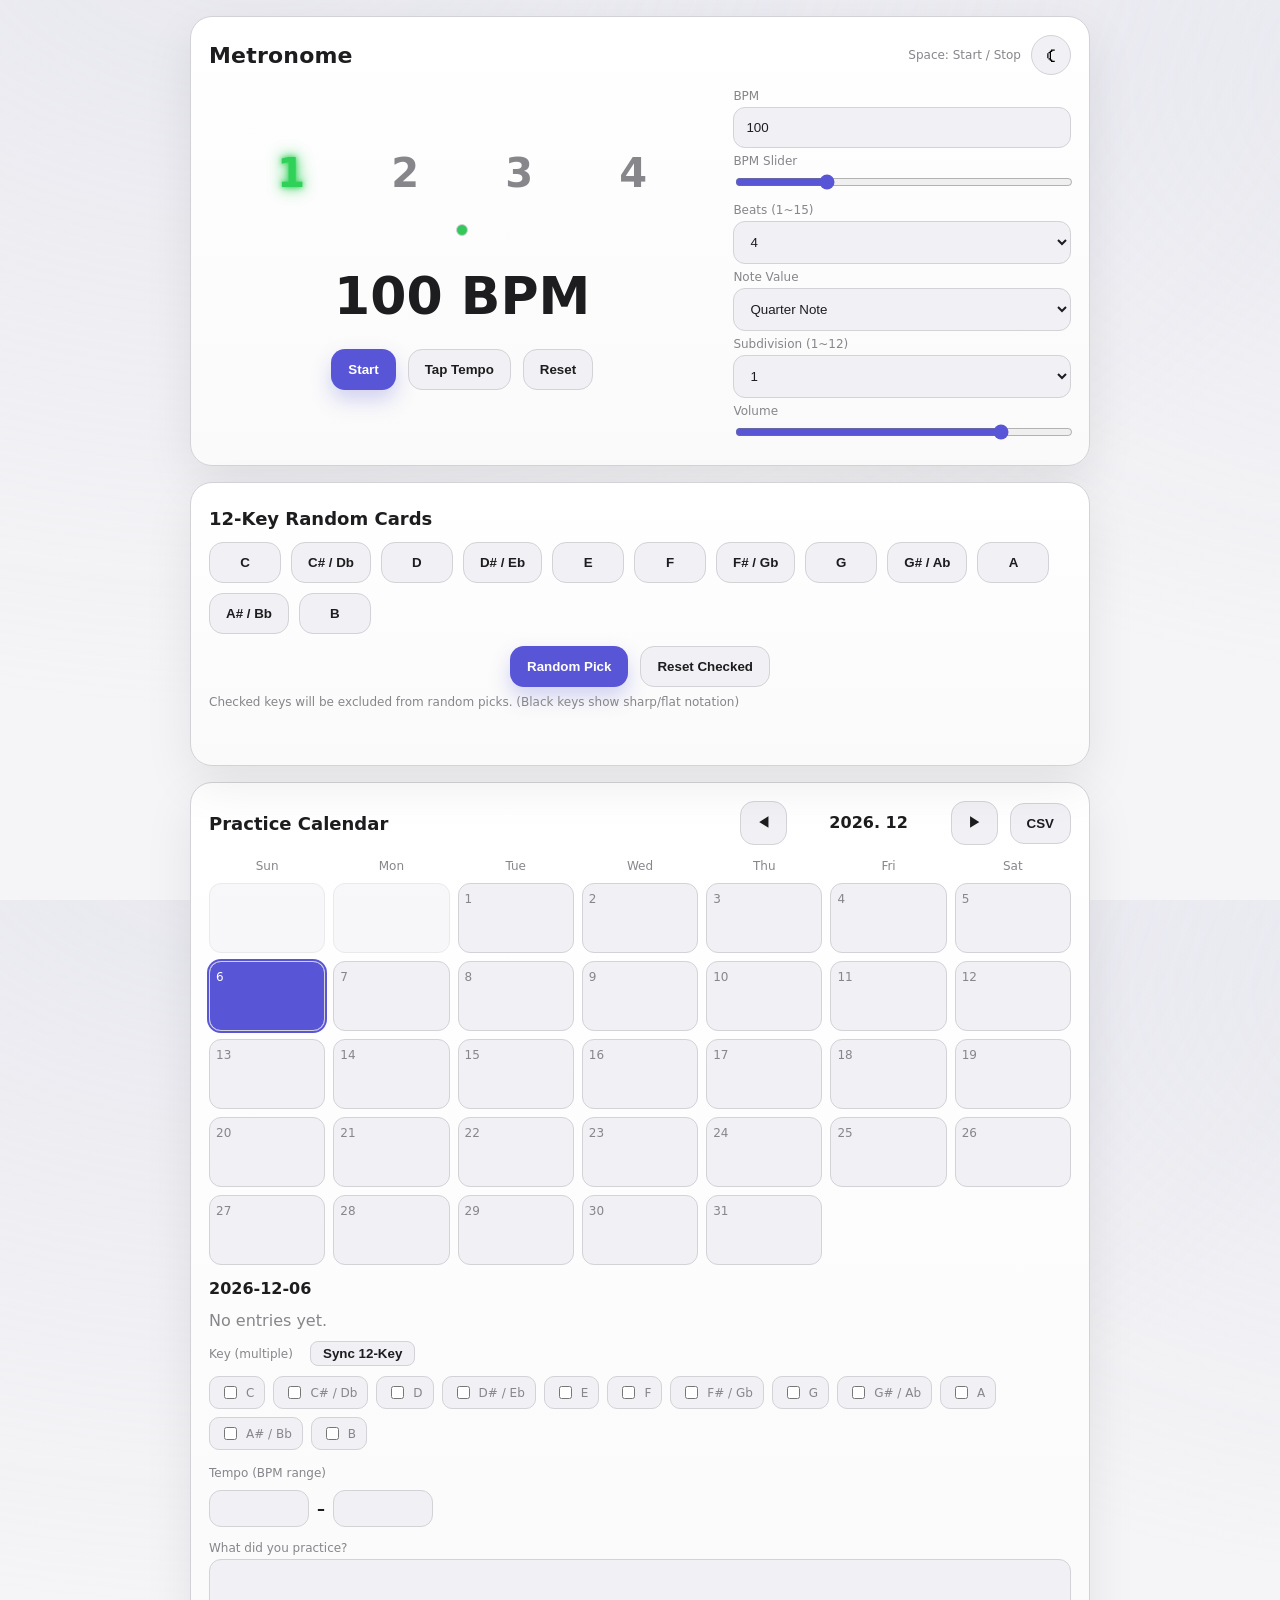
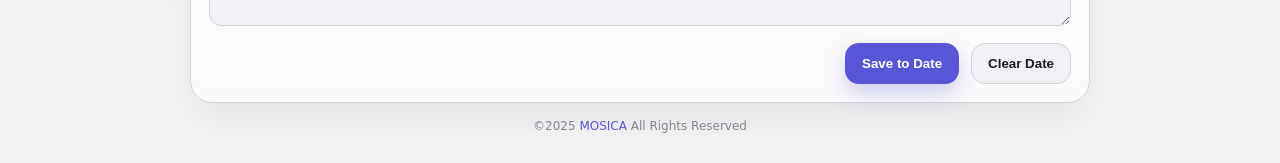
==== metronome.html @ 9f05ce0d "메트로놈 독립 페이지 추가 (화이트/블랙 테마 지원) - 메트로놈: BPM, 박자, 세분화, 탭 템포, 볼륨 컨트롤 - 12키 랜덤 카드: 토글 체크, 애니메이션, 컨페티 - 연습" ====
<!DOCTYPE html>
<html lang="ko" data-theme="light">
<head>
<meta charset="utf-8"/>
<meta content="width=device-width, initial-scale=1, viewport-fit=cover" name="viewport"/>
<title>MOSICA Metronome</title>
<meta id="themeColorMeta" content="#f5f5f7" name="theme-color"/>
<script>
  // 깜빡임 방지: 페이지 로드 전 테마 즉시 적용
  (function(){
    var t = localStorage.getItem('metronome-theme');
    if(t==='dark'){
      document.documentElement.setAttribute('data-theme','dark');
      var m=document.querySelector('#themeColorMeta');
      if(m) m.content='#0b1020';
    }
  })();
</script>
<style>
/* ===== Theme Variables ===== */
:root {
  --bg: #f5f5f7;
  --bg-grad1: rgba(200,200,220,.3);
  --bg-grad2: rgba(180,180,210,.2);
  --fg: #1d1d1f;
  --muted: #86868b;
  --accent: #5856d6;
  --accent-shadow: rgba(88,86,214,.25);
  --good: #34c759;
  --ring: #d2d2d7;
  --card: #ffffff;
  --card-grad: #fafafa;
  --input-bg: #f0f0f5;
  --hl: #ff9500;
  --hl-glow: rgba(255,149,0,.8);
  --hl-down: #30d158;
  --hl-down-glow: rgba(48,209,88,.8);
  --confetti-shadow: rgba(0,0,0,.08);
  --col: 60px; --gap: 14px; --row-gap: 12px; --font: 28px;
}
[data-theme="dark"] {
  --bg: #0b1020;
  --bg-grad1: #121735;
  --bg-grad2: #10142b;
  --fg: #f6f7fb;
  --muted: #9aa3b2;
  --accent: #7c5cff;
  --accent-shadow: rgba(124,92,255,.25);
  --good: #7dff6a;
  --ring: #2a3152;
  --card: #151a2e;
  --card-grad: #0f1430;
  --input-bg: #0e1330;
  --hl: #ffd60a;
  --hl-glow: rgba(255,214,10,.9);
  --hl-down: #00ffa6;
  --hl-down-glow: rgba(0,255,166,.9);
  --confetti-shadow: rgba(0,0,0,.28);
}

/* ===== Reset & Base ===== */
*{box-sizing:border-box}
html,body{height:100%}
body{
  -webkit-text-size-adjust:100%;
  margin:0;
  background:
    radial-gradient(1200px 800px at 20% -10%, var(--bg-grad1), transparent),
    radial-gradient(1000px 600px at 120% 10%, var(--bg-grad2), transparent),
    var(--bg);
  color:var(--fg);
  font:16px/1.5 -apple-system,BlinkMacSystemFont,'Segoe UI',Inter,Roboto,system-ui,sans-serif;
  transition: background .3s, color .3s;
}

.page{min-height:100svh;display:flex;align-items:center;justify-content:center;padding:16px}
.shell{width:100%;max-width:900px}
.card{background:linear-gradient(180deg,var(--card),var(--card-grad));border:1px solid var(--ring);border-radius:22px;padding:18px;box-shadow:0 18px 50px var(--confetti-shadow);transition:background .3s, border-color .3s}
header{display:flex;align-items:center;justify-content:space-between;margin-bottom:8px;gap:10px;flex-wrap:wrap}
h1{font-size:22px;margin:0;font-weight:800;letter-spacing:.2px}
h2{margin:4px 0 10px;font-size:18px}

/* ===== Theme Toggle ===== */
.theme-toggle{
  appearance:none;border:none;
  width:40px;height:40px;border-radius:50%;
  background:var(--input-bg);border:1px solid var(--ring);
  cursor:pointer;font-size:20px;line-height:1;
  display:flex;align-items:center;justify-content:center;
  transition:background .3s, border-color .3s;
}
.theme-toggle:hover{background:var(--accent);color:#fff;border-color:transparent}
.theme-icon-light,.theme-icon-dark{display:none}
:root .theme-icon-light{display:inline}
[data-theme="dark"] .theme-icon-light{display:none}
[data-theme="dark"] .theme-icon-dark{display:inline}

/* ===== Layout ===== */
.grid{display:grid;gap:18px;grid-template-columns:1fr}
@media (min-width:920px){ .grid{grid-template-columns:1.2fr .8fr} }
.viz{display:flex;flex-direction:column;align-items:center;justify-content:center;gap:14px;padding:8px}
.bpm{font-size:52px;font-weight:900;text-align:center;margin-top:2px}

.row{display:flex;gap:12px;align-items:center;flex-wrap:wrap;justify-content:center}
.btn{appearance:none;border:1px solid var(--ring);background:var(--input-bg);color:var(--fg);padding:12px 16px;border-radius:14px;cursor:pointer;font-weight:700;transition:background .2s, border-color .2s, color .2s}
.btn:hover{opacity:.85}
.btn.primary{background:var(--accent);border-color:transparent!important;color:#fff;box-shadow:0 10px 20px var(--accent-shadow)}

label{font-size:12px;color:var(--muted)}
input[type="number"],select{width:100%;padding:12px;border-radius:12px;border:1px solid var(--ring);background:var(--input-bg);color:var(--fg);outline:none;transition:background .3s, border-color .3s, color .3s}
input[type="range"]{width:100%;accent-color:var(--accent)}
textarea{transition:background .3s, border-color .3s, color .3s}
footer{margin-top:14px;color:var(--muted);font-size:12px;text-align:center;word-break:keep-all;overflow-wrap:anywhere}
footer a{color:var(--accent);text-decoration:none}

/* ===== Beat Numbers ===== */
.beats{width:100%;padding-inline:12px;box-sizing:border-box;margin:8px 0}
.beats.grid{display:grid;grid-template-columns:repeat(var(--per-row), var(--col));grid-auto-rows:1fr;column-gap:var(--gap);row-gap:var(--row-gap);justify-content:center;align-content:center}
.beat{display:flex;align-items:center;justify-content:center;width:var(--col);height:1.2em;font-weight:900;font-size:var(--font);line-height:1;user-select:none;position:relative;color:var(--muted)}
.beat.active{color:var(--hl);text-shadow:0 0 4px var(--hl-glow),0 0 10px var(--hl-glow),0 0 18px var(--hl-glow)}
.beat.down{color:var(--good)}
.beat.down.active{color:var(--hl-down);text-shadow:0 0 4px var(--hl-down-glow),0 0 10px var(--hl-down-glow),0 0 18px var(--hl-down-glow)}

.subdots{display:flex;gap:10px;justify-content:center;align-items:center;min-height:22px;flex-wrap:nowrap;overflow:hidden;padding-inline:8px}
.subdot{width:12px;height:12px;border-radius:50%;border:1px solid var(--ring);background:var(--input-bg);opacity:.6;transition:opacity .12s ease,background .12s}
.subdot.on{background:var(--good);opacity:1}

/* ===== 12-Key Cards ===== */
#keysCard{padding-bottom:16px;position:relative;overflow:hidden}
#keyCards{gap:10px}
#keysActions{flex-wrap:wrap;gap:12px}
#randomResult{font-weight:800;font-size:18px;margin-top:10px;min-height:28px}
.btn:disabled{opacity:.5;cursor:not-allowed}
.btn.key{transition:transform .12s ease,box-shadow .12s ease,background .12s ease}
.btn.key.rolling{box-shadow:0 0 0 3px var(--accent) inset,0 0 18px var(--accent-shadow);transform:translateY(-2px) scale(1.02)}
.btn.key.win{animation:key-pop .6s ease}
@keyframes key-pop{0%{transform:scale(.92)}50%{transform:scale(1.08)}100%{transform:scale(1)}}
#keysCard .btn.key[data-checked="true"]{background:var(--good)!important;color:#000!important;border-color:transparent!important}
#keysCard .btn.key[data-checked="true"].last{background:var(--accent)!important;color:#fff!important;border-color:transparent!important;box-shadow:0 0 0 3px var(--accent) inset,0 10px 20px var(--accent-shadow)}

/* Confetti */
.confetti{position:absolute;top:0;left:0;width:100%;height:100%;pointer-events:none;overflow:hidden;z-index:2}
.confetti i{position:absolute;top:-10px;width:8px;height:14px;background:currentColor;opacity:.9;transform:rotate(0deg)}
@keyframes fall{to{transform:translateY(120%) rotate(540deg);opacity:.95}}

/* ===== Calendar ===== */
.cal-head{font-size:12px;color:var(--muted);text-align:center}
.cal-cell{min-height:70px;border:1px solid var(--ring);border-radius:12px;padding:6px;position:relative;background:var(--input-bg);display:flex;flex-direction:column;gap:6px;cursor:pointer;transition:background .2s, border-color .2s}
.cal-cell:hover{border-color:var(--accent)}
.cal-cell.today{outline:2px solid var(--accent)}
.cal-cell.selected{background:var(--accent);color:#fff}
.cal-cell.selected .cal-date{color:#fff}
.cal-date{font-size:12px;color:var(--muted)}
.cal-dots{display:flex;gap:4px;flex-wrap:wrap}
.cal-dot{width:8px;height:8px;border-radius:50%;background:var(--good)}
.cal-empty{opacity:.45;cursor:default}
.cal-empty:hover{border-color:var(--ring)}
.entry-item{padding:8px;border:1px solid var(--ring);border-radius:10px;background:var(--input-bg);margin-bottom:6px;transition:background .3s, border-color .3s}
.entry-item small{color:var(--muted)}
.checkbox{display:inline-flex;align-items:center;gap:6px;background:var(--input-bg);border:1px solid var(--ring);padding:6px 10px;border-radius:10px;cursor:pointer;transition:background .3s, border-color .3s}
.checkbox input{accent-color:var(--accent)}

.kbd{font-size:12px;color:var(--muted)}

/* ===== Responsive ===== */
@media (max-width:560px){
  .bpm{font-size:42px}
  .btn{padding:10px 12px;border-radius:12px}
  input[type="number"],select,input[type="range"]{font-size:16px}
}
</style>
</head>
<body>
<div class="page">
<div class="shell">

<!-- ===== Metronome Card ===== -->
<div class="card">
  <header>
    <h1>Metronome</h1>
    <div style="display:flex;align-items:center;gap:10px">
      <div class="kbd">Space: Start / Stop</div>
      <button class="theme-toggle" id="themeBtn" title="Toggle Theme">
        <span class="theme-icon-light">&#9790;</span>
        <span class="theme-icon-dark">&#9728;</span>
      </button>
    </div>
  </header>

  <section class="grid">
    <div class="viz">
      <div class="beats grid" id="beats"></div>
      <div class="subdots" id="subdots"></div>
      <div class="bpm"><span id="bpmNow">100</span> BPM</div>
      <div class="row">
        <button class="btn primary" id="startBtn">Start</button>
        <button class="btn" id="tapBtn">Tap Tempo</button>
        <button class="btn" id="resetBtn">Reset</button>
      </div>
    </div>
    <div class="controls">
      <div>
        <label for="bpm">BPM</label>
        <input id="bpm" inputmode="numeric" max="300" min="30" step="1" type="number" value="100"/>
      </div>
      <div>
        <label for="bpmRange">BPM Slider</label>
        <input id="bpmRange" max="300" min="30" type="range" value="100"/>
      </div>
      <div>
        <label for="numBeats">Beats (1~15)</label>
        <select id="numBeats"></select>
      </div>
      <div>
        <label for="unitNote">Note Value</label>
        <select id="unitNote">
          <option value="2">Half Note</option>
          <option selected value="4">Quarter Note</option>
          <option value="8">Eighth Note</option>
          <option value="16">Sixteenth Note</option>
        </select>
      </div>
      <div>
        <label for="divs">Subdivision (1~12)</label>
        <select id="divs"></select>
      </div>
      <div>
        <label for="vol">Volume</label>
        <input id="vol" max="1" min="0" step="0.01" type="range" value="0.8"/>
      </div>
    </div>
  </section>
</div>

<!-- ===== 12-Key Random Cards ===== -->
<div class="card" id="keysCard" style="margin-top:16px">
  <h2>12-Key Random Cards</h2>
  <div class="row" id="keyCards" style="justify-content:flex-start"></div>
  <div class="row" id="keysActions" style="margin-top:12px">
    <button class="btn primary" id="randomKeyBtn">Random Pick</button>
    <button class="btn" id="resetCheckedBtn">Reset Checked</button>
  </div>
  <div style="font-size:12px;color:var(--muted);margin-top:6px">Checked keys will be excluded from random picks. (Black keys show sharp/flat notation)</div>
  <div id="randomResult"></div>
</div>

<!-- ===== Practice Calendar ===== -->
<div class="card" id="practiceCalendar" style="margin-top:16px">
  <div style="display:flex;align-items:center;justify-content:space-between;gap:8px;flex-wrap:wrap">
    <h2 style="margin:0">Practice Calendar</h2>
    <div class="row" style="justify-content:flex-end">
      <button class="btn" id="prevMonthBtn">&#9664;</button>
      <div id="monthTitle" style="min-width:140px;text-align:center;font-weight:800"></div>
      <button class="btn" id="nextMonthBtn">&#9654;</button>
      <button class="btn" id="exportCsvBtn" title="Export CSV">CSV</button>
    </div>
  </div>
  <div id="calGrid" style="display:grid;grid-template-columns:repeat(7,1fr);gap:8px;margin-top:12px"></div>
  <div id="calDetails" style="margin-top:12px">
    <h3 id="selectedDateTitle" style="margin:6px 0 8px;font-size:16px">Today</h3>
    <div id="entriesList" style="margin-bottom:8px;color:var(--muted)"></div>
    <div class="row" style="justify-content:flex-start;gap:10px">
      <div>
        <label>Key (multiple)</label>
        <button class="btn" id="syncKeysFromCardsBtn" style="margin-left:12px;margin-bottom:10px;padding:4px 12px;border-radius:8px;font-weight:bold">Sync 12-Key</button>
        <div class="row" id="keysChecklist" style="justify-content:flex-start;gap:8px"></div>
      </div>
      <div>
        <label for="calBpmFrom">Tempo (BPM range)</label>
        <div style="display:flex;align-items:center;gap:8px;margin-top:6px">
          <input id="calBpmFrom" max="300" min="30" step="1" style="width:100px;padding:10px 14px;border-radius:12px" type="number"/>
          <span style="font-weight:800">&ndash;</span>
          <input id="calBpmTo" max="300" min="30" step="1" style="width:100px;padding:10px 14px;border-radius:12px" type="number"/>
        </div>
      </div>
    </div>
    <div style="margin-top:8px">
      <label for="calNote">What did you practice?</label>
      <textarea id="calNote" rows="3" style="width:100%;padding:10px;border-radius:12px;border:1px solid var(--ring);background:var(--input-bg);color:var(--fg);resize:vertical"></textarea>
    </div>
    <div class="row" style="justify-content:flex-end;margin-top:10px">
      <button class="btn primary" id="saveEntryBtn">Save to Date</button>
      <button class="btn" id="clearDayBtn">Clear Date</button>
    </div>
  </div>
</div>

<footer>
  <p>&copy;2025 <a href="https://www.mosica-b.com" target="_blank">MOSICA</a> All Rights Reserved</p>
</footer>

</div>
</div>

<script>
// ===== Theme Toggle =====
(function(){
  const btn = document.getElementById('themeBtn');
  const meta = document.getElementById('themeColorMeta');
  function applyTheme(theme){
    document.documentElement.setAttribute('data-theme', theme);
    meta.content = theme==='dark' ? '#0b1020' : '#f5f5f7';
    localStorage.setItem('metronome-theme', theme);
  }
  btn.addEventListener('click', ()=>{
    const cur = document.documentElement.getAttribute('data-theme');
    applyTheme(cur==='dark' ? 'light' : 'dark');
  });
})();

// ===== Metronome Core =====
let audioCtx=null, masterGain, isPlaying=false, nextTickTime=0, tickInMeasure=0, scheduleTimer, resyncTimer;
const scheduleAhead=0.10;
const state={ bpm:100, beats:4, unit:4, divs:1, tapTimes:[], gain:0.85 };

const $=id=>document.getElementById(id);
function initAudio(){
  if(audioCtx) return;
  const C=window.AudioContext||window.webkitAudioContext;
  audioCtx=new C();
  masterGain=audioCtx.createGain();
  masterGain.gain.value=state.gain;
  masterGain.connect(audioCtx.destination);
}

const spb=()=>(60/state.bpm)*(4/state.unit);
const spd=()=>spb()/state.divs;

function scheduleClick(time, kind){
  const osc=audioCtx.createOscillator();
  const g=audioCtx.createGain();
  osc.type='sine';
  let f=1600;
  if(kind==='downbeat') f=2000;
  else if(kind==='sub') f=1200;
  const now=time, a=0.003, d=0.045;
  g.gain.setValueAtTime(0.0001, now);
  g.gain.exponentialRampToValueAtTime(0.8, now+a);
  g.gain.exponentialRampToValueAtTime(0.0001, now+a+d);
  osc.frequency.setValueAtTime(f, now);
  osc.connect(g).connect(masterGain);
  osc.start(now);
  osc.stop(now+a+d+0.02);
}

function effectiveWidth(el){return Math.max(0,Math.round(el.getBoundingClientRect().width))}

function fitBeatsToRow(container, count){
  const wrapWidth=effectiveWidth(container);
  const n=Math.max(1,Math.min(15,count));
  const shouldWrap=n>=10;
  const safe=12;
  const inner=Math.max(0,wrapWidth-safe*2);
  const perRow=shouldWrap?Math.ceil(n/2):n;
  const gap=(wrapWidth<400)?10:14;
  let col=(inner-gap*(perRow-1))/perRow;
  col=Math.max(24,Math.min(100,Math.floor(col)));
  let font=Math.floor(col*0.48);
  font=Math.max(16,Math.min(40,font));
  container.style.setProperty('--col',col+'px');
  container.style.setProperty('--gap',gap+'px');
  container.style.setProperty('--font',font+'px');
  container.style.setProperty('--per-row',perRow);
  container.style.paddingInline=safe+'px';
  container.classList.add('grid');
}

function build(){
  const beatsWrap=$('beats'), subdots=$('subdots');
  beatsWrap.innerHTML='';
  for(let i=0;i<state.beats;i++){
    const d=document.createElement('div');
    d.className='beat'+(i===0?' down':'');
    d.textContent=i+1;
    beatsWrap.appendChild(d);
  }
  subdots.innerHTML='';
  for(let i=0;i<state.divs;i++){
    const s=document.createElement('span');
    s.className='subdot';
    subdots.appendChild(s);
  }
  setActive(0,0);
  fitBeatsToRow(beatsWrap, state.beats);
}

function setActive(beatIdx, subIdx){
  const beatsWrap=$('beats'), subdots=$('subdots');
  [...beatsWrap.children].forEach((el,i)=>el.classList.toggle('active',i===beatIdx));
  [...subdots.children].forEach((el,i)=>el.classList.toggle('on',i===subIdx));
  $('bpmNow').textContent=state.bpm;
}

function schedule(){
  while(audioCtx && nextTickTime<audioCtx.currentTime+scheduleAhead){
    const pos=tickInMeasure%state.divs;
    const beatIndex=Math.floor(tickInMeasure/state.divs);
    const kind=(pos===0)?(beatIndex===0?'downbeat':'beat'):'sub';
    scheduleClick(nextTickTime, kind);
    requestAnimationFrame(()=>setActive(beatIndex, pos));
    nextTickTime+=spd();
    tickInMeasure++;
    if(tickInMeasure>=state.beats*state.divs) tickInMeasure=0;
  }
}

function start(){
  initAudio();
  if(!audioCtx) return;
  if(audioCtx.state!=='running') try{audioCtx.resume()}catch(e){}
  isPlaying=true;
  nextTickTime=audioCtx.currentTime+0.05;
  tickInMeasure=0;
  scheduleTimer=setInterval(schedule,20);
  $('startBtn').textContent='Stop';
}
function stop(){
  isPlaying=false;
  clearInterval(scheduleTimer);
  $('startBtn').textContent='Start';
}

function gentleResync(delayMs=60){
  if(!audioCtx||!isPlaying) return;
  if(resyncTimer) clearTimeout(resyncTimer);
  resyncTimer=setTimeout(()=>{nextTickTime=audioCtx.currentTime+0.05;tickInMeasure=0;},delayMs);
}

function setBpm(n){const v=Math.max(30,Math.min(300,Math.round(Number(n)||state.bpm)));state.bpm=v;syncBpmInputs();gentleResync(60)}
function setBeats(v){state.beats=Math.max(1,Math.min(15,parseInt(v,10)||4));build();gentleResync(80)}
function setUnit(v){state.unit=parseInt(v,10)||4;gentleResync(80)}
function setDivs(v){state.divs=Math.max(1,Math.min(12,parseInt(v,10)||1));build();gentleResync(80)}

function syncBpmInputs(){
  ['bpm','bpmRange','bpmNow'].forEach(id=>{
    const el=$(id);
    if(!el) return;
    if(id==='bpmNow') el.textContent=state.bpm;
    else el.value=state.bpm;
  });
}

// Controls
$('startBtn').addEventListener('click',()=>isPlaying?stop():start());
$('tapBtn').addEventListener('click',()=>{
  const now=performance.now();
  const t=state.tapTimes;
  const last=t[t.length-1];
  if(!last||now-last>2000){state.tapTimes=[now];return}
  t.push(now);
  if(t.length>6)t.shift();
  const ints=[];
  for(let i=1;i<t.length;i++) ints.push(t[i]-t[i-1]);
  const avg=ints.reduce((a,b)=>a+b,0)/ints.length;
  setBpm(60000/avg);
});
$('resetBtn').addEventListener('click',()=>{setBpm(100);setBeats(4);setUnit(4);setDivs(1)});

$('bpm').addEventListener('input',e=>setBpm(e.target.value));
$('bpmRange').addEventListener('input',e=>setBpm(e.target.value));
$('numBeats').addEventListener('change',e=>setBeats(e.target.value));
$('unitNote').addEventListener('change',e=>setUnit(e.target.value));
$('divs').addEventListener('change',e=>setDivs(e.target.value));
$('vol').addEventListener('input',e=>{
  if(!audioCtx) return;
  masterGain.gain.setValueAtTime(Number(e.target.value),audioCtx.currentTime);
  state.gain=Number(e.target.value);
});

// Resize
let lastW=null;
const beatsEl=$('beats');
function recalc(){const w=effectiveWidth(beatsEl);if(lastW===null||Math.abs(w-lastW)>2){lastW=w;fitBeatsToRow(beatsEl,state.beats)}}
window.addEventListener('resize',()=>recalc(),{passive:true});
window.addEventListener('orientationchange',()=>setTimeout(recalc,150),{passive:true});
document.addEventListener('visibilitychange',()=>{if(!document.hidden) setTimeout(recalc,100)});

// Init selects
(function init(){
  for(let i=1;i<=15;i++){const o=document.createElement('option');o.textContent=String(i);if(i===state.beats) o.selected=true;$('numBeats').appendChild(o)}
  for(let i=1;i<=12;i++){const o=document.createElement('option');o.value=String(i);o.textContent=String(i);if(i===state.divs) o.selected=true;$('divs').appendChild(o)}
  syncBpmInputs();build();recalc();
})();

// Keyboard
window.addEventListener('keydown',(e)=>{
  const el=document.activeElement;
  const typing=el&&(el.tagName==='INPUT'||el.tagName==='TEXTAREA'||el.isContentEditable);
  if(typing) return;
  if(e.code==='Space'){e.preventDefault();isPlaying?stop():start()}
  if((e.key==='+'||e.key==='=')&&!e.metaKey) setBpm(state.bpm+1);
  if(e.key==='-'&&!e.metaKey) setBpm(state.bpm-1);
});

// ===== 12-Key Random Cards =====
(function(){
  const keys=["C","C# / Db","D","D# / Eb","E","F","F# / Gb","G","G# / Ab","A","A# / Bb","B"];
  const LS_KEY='mosica.keyCards.v2';
  const LS_LAST=LS_KEY+'.last';

  function loadLastIndex(){try{const r=localStorage.getItem(LS_LAST);const n=r===null?null:parseInt(r,10);return Number.isInteger(n)?n:null}catch(e){return null}}
  function saveLastIndex(n){try{if(n==null)localStorage.removeItem(LS_LAST);else localStorage.setItem(LS_LAST,String(n))}catch(e){}}

  const wrap=$('keyCards');
  const resultEl=$('randomResult');
  const resetBtn=$('resetCheckedBtn');
  const randomBtn=$('randomKeyBtn');

  function load(){
    try{
      const s=JSON.parse(localStorage.getItem(LS_KEY)||'[]');
      try{lastCheckedIndex=loadLastIndex()}catch(e){}
      return Array.isArray(s)&&s.length===keys.length?s:Array(keys.length).fill(false);
    }catch(e){try{lastCheckedIndex=loadLastIndex()}catch(_){}return Array(keys.length).fill(false)}
  }
  function save(arr){try{localStorage.setItem(LS_KEY,JSON.stringify(arr))}catch(e){}}

  let keyState=load();
  let lastCheckedIndex=loadLastIndex();

  function render(){
    wrap.innerHTML='';
    keys.forEach((label,idx)=>{
      const b=document.createElement('button');
      b.className='btn key';
      b.dataset.idx=String(idx);
      if(keyState[idx]) b.setAttribute('data-checked','true');
      if(keyState[idx]&&lastCheckedIndex===idx) b.classList.add('last');
      b.style.minWidth='72px';
      b.style.flex='0 0 auto';
      b.textContent=label;
      wrap.appendChild(b);
    });
    randomBtn.disabled=keyState.every(Boolean);
  }

  function makeConfetti(){
    const layer=document.createElement('div');
    layer.className='confetti';
    const colors=['#7c5cff','#ff6b6b','#ffd93d','#6bf178','#4dddf7','#f78cff'];
    for(let i=0;i<28;i++){
      const p=document.createElement('i');
      p.style.left=(Math.random()*100)+'%';
      p.style.color=colors[i%colors.length];
      p.style.animation=`fall ${(0.9+Math.random()*0.8).toFixed(2)}s linear forwards`;
      layer.appendChild(p);
    }
    $('keysCard').appendChild(layer);
    setTimeout(()=>layer.remove(),2000);
  }

  async function pickRandom(){
    const uncheckedIdx=keyState.map((v,i)=>v?null:i).filter(v=>v!==null);
    if(uncheckedIdx.length===0){resultEl.textContent='All keys completed!';randomBtn.disabled=true;return}
    randomBtn.disabled=true;
    const seq=[...uncheckedIdx];
    let prevEl=null;
    for(let i=0;i<seq.length;i++){
      const idx=seq[i];
      const el=wrap.querySelector(`button.key[data-idx="${idx}"]`);
      if(prevEl) prevEl.classList.remove('rolling');
      if(el){el.classList.add('rolling');prevEl=el}
      await new Promise(r=>setTimeout(r,35+i*6));
    }
    if(prevEl) prevEl.classList.remove('rolling');
    const finalIdx=uncheckedIdx[Math.floor(Math.random()*uncheckedIdx.length)];
    keyState[finalIdx]=true;
    lastCheckedIndex=finalIdx;
    try{saveLastIndex(finalIdx)}catch(e){}
    save(keyState);
    render();
    const winEl=wrap.querySelector(`button.key[data-idx="${finalIdx}"]`);
    if(winEl) winEl.classList.add('win');
    makeConfetti();
    resultEl.textContent='🎯 '+keys[finalIdx];
    window.lastPickedLabel=keys[finalIdx];
    randomBtn.disabled=keyState.every(Boolean);
    if(randomBtn.disabled) resultEl.textContent='All keys completed!';
  }

  wrap.addEventListener('click',(e)=>{
    const btn=e.target.closest('button.key');
    if(!btn) return;
    const idx=Number(btn.dataset.idx);
    keyState[idx]=!keyState[idx];
    if(keyState[idx]) lastCheckedIndex=idx;
    else if(lastCheckedIndex===idx) lastCheckedIndex=null;
    save(keyState);
    render();
  });

  resetBtn.addEventListener('click',()=>{
    keyState=Array(keys.length).fill(false);
    lastCheckedIndex=null;
    try{saveLastIndex(null)}catch(e){}
    save(keyState);
    resultEl.textContent='';
    render();
  });

  randomBtn.addEventListener('click',pickRandom);
  render();
})();

// ===== Practice Calendar =====
(function(){
  const LS_PRACTICE='mosica.practice.v1';
  const KEYS=["C","C# / Db","D","D# / Eb","E","F","F# / Gb","G","G# / Ab","A","A# / Bb","B"];

  const calGrid=$('calGrid');
  const monthTitle=$('monthTitle');
  const selectedDateTitle=$('selectedDateTitle');
  const entriesList=$('entriesList');
  const keysChecklist=$('keysChecklist');
  const calNote=$('calNote');

  function todayISO(){const d=new Date();d.setHours(0,0,0,0);return d.toISOString().slice(0,10)}
  function fmtISO(d){const z=n=>String(n).padStart(2,'0');return `${d.getFullYear()}-${z(d.getMonth()+1)}-${z(d.getDate())}`}
  function loadAll(){try{const r=JSON.parse(localStorage.getItem(LS_PRACTICE)||'{}');return(r&&typeof r==='object')?r:{}}catch(e){return{}}}
  function saveAll(data){try{localStorage.setItem(LS_PRACTICE,JSON.stringify(data))}catch(e){}}

  let db=loadAll();
  let current=new Date();current.setDate(1);
  let selectedISO=todayISO();

  function buildChecklist(){
    keysChecklist.innerHTML='';
    KEYS.forEach(k=>{
      const label=document.createElement('label');
      label.className='checkbox';
      const input=document.createElement('input');
      input.type='checkbox';
      input.value=k;
      label.appendChild(input);
      const txt=document.createElement('span');
      txt.textContent=k;
      label.appendChild(txt);
      keysChecklist.appendChild(label);
    });
  }

  function setChecklistByLabels(labels){
    const set=new Set(labels||[]);
    keysChecklist.querySelectorAll('input[type="checkbox"]').forEach(cb=>{cb.checked=set.has(cb.value)});
  }

  function getChecklistLabels(){
    const arr=[];
    keysChecklist.querySelectorAll('input[type="checkbox"]').forEach(cb=>{if(cb.checked) arr.push(cb.value)});
    return arr;
  }

  function renderMonth(){
    const year=current.getFullYear();
    const month=current.getMonth();
    monthTitle.textContent=`${year}. ${month+1}`;
    calGrid.innerHTML='';
    ['Sun','Mon','Tue','Wed','Thu','Fri','Sat'].forEach(d=>{
      const h=document.createElement('div');
      h.className='cal-head';
      h.textContent=d;
      calGrid.appendChild(h);
    });
    const first=new Date(year,month,1);
    const startWeekday=first.getDay();
    const daysInMonth=new Date(year,month+1,0).getDate();
    for(let i=0;i<startWeekday;i++){
      const empty=document.createElement('div');
      empty.className='cal-cell cal-empty';
      calGrid.appendChild(empty);
    }
    for(let day=1;day<=daysInMonth;day++){
      const date=new Date(year,month,day);
      const iso=fmtISO(date);
      const cell=document.createElement('div');
      cell.className='cal-cell';
      if(iso===todayISO()) cell.classList.add('today');
      if(iso===selectedISO) cell.classList.add('selected');
      cell.dataset.iso=iso;
      const head=document.createElement('div');
      head.className='cal-date';
      head.textContent=day;
      cell.appendChild(head);
      const dotsWrap=document.createElement('div');
      dotsWrap.className='cal-dots';
      const entries=db[iso]||[];
      for(let i=0;i<Math.min(4,entries.length);i++){
        const dot=document.createElement('span');
        dot.className='cal-dot';
        dotsWrap.appendChild(dot);
      }
      cell.appendChild(dotsWrap);
      cell.addEventListener('click',()=>selectDate(iso));
      calGrid.appendChild(cell);
    }
  }

  function selectDate(iso){
    selectedISO=iso;
    selectedDateTitle.textContent=`${iso}`;
    try{
      const bpmNow=(window.state&&window.state.bpm)?window.state.bpm:'';
      const fromEl=$('calBpmFrom');
      const toEl=$('calBpmTo');
      if(fromEl&&toEl){fromEl.value=bpmNow||'';toEl.value=bpmNow||''}
    }catch(e){}
    let keysFromCards=getCheckedKeysFromCards();
    if(iso===todayISO()&&window.lastPickedLabel&&keysFromCards.indexOf(window.lastPickedLabel)===-1){
      keysFromCards=keysFromCards.concat([window.lastPickedLabel]);
    }
    setChecklistByLabels(keysFromCards);
    renderMonth();
    renderEntries();
  }

  function renderEntries(){
    const arr=db[selectedISO]||[];
    if(!arr.length){entriesList.innerHTML='<div>No entries yet.</div>';return}
    entriesList.innerHTML='';
    arr.forEach((en,idx)=>{
      const item=document.createElement('div');
      item.className='entry-item';
      const bpmTxt=(en.bpmFrom||en.bpmTo)?((en.bpmFrom&&en.bpmTo&&en.bpmFrom!==en.bpmTo)?`${en.bpmFrom}–${en.bpmTo} BPM`:`${en.bpmFrom||en.bpmTo} BPM`):'-';
      item.innerHTML=`
        <div><strong>Key:</strong> ${(en.keys||[]).join(', ')||'-'}</div>
        <div><strong>Tempo:</strong> ${bpmTxt}</div>
        <div><strong>Notes:</strong></div>
        <div>${en.note?escapeHtml(en.note).replace(/\n/g,'<br>'):'-'}</div>
        <div style="color:var(--muted);font-size:10px;margin-top:4px">${en.time||''}</div>
      `;
      const del=document.createElement('button');
      del.className='btn';
      del.textContent='Delete';
      del.style.marginTop='6px';
      del.style.fontSize='12px';
      del.style.padding='6px 12px';
      del.addEventListener('click',()=>{
        const next=(db[selectedISO]||[]).filter((_,i)=>i!==idx);
        db[selectedISO]=next;
        if(!next.length) delete db[selectedISO];
        saveAll(db);
        renderMonth();
        renderEntries();
      });
      item.appendChild(del);
      entriesList.appendChild(item);
    });
  }

  function escapeHtml(s){return String(s).replace(/[&<>"']/g,c=>({'&':'&amp;','<':'&lt;','>':'&gt;','"':'&quot;',"'":'&#39;'}[c]))}

  $('saveEntryBtn').addEventListener('click',()=>{
    const keysSel=getChecklistLabels();
    const bpmFrom=$('calBpmFrom')?parseInt($('calBpmFrom').value,10)||null:null;
    const bpmTo=$('calBpmTo')?parseInt($('calBpmTo').value,10)||null:null;
    const note=calNote.value.trim();
    const now=new Date();
    const en={keys:keysSel,bpmFrom,bpmTo,note,time:now.toTimeString().slice(0,5)};
    const arr=db[selectedISO]||[];
    arr.push(en);
    db[selectedISO]=arr;
    saveAll(db);
    calNote.value='';
    renderMonth();
    renderEntries();
  });

  $('clearDayBtn').addEventListener('click',()=>{
    if(!db[selectedISO]) return;
    delete db[selectedISO];
    saveAll(db);
    renderMonth();
    renderEntries();
  });

  $('prevMonthBtn').addEventListener('click',()=>{current.setMonth(current.getMonth()-1);renderMonth()});
  $('nextMonthBtn').addEventListener('click',()=>{current.setMonth(current.getMonth()+1);renderMonth()});

  $('exportCsvBtn').addEventListener('click',()=>{
    const rows=[['date','time','keys','bpm_from','bpm_to','note']];
    Object.keys(db).sort().forEach(date=>{
      (db[date]||[]).forEach(en=>{
        rows.push([date,en.time||'',(en.keys||[]).join(' '),en.bpmFrom||'',en.bpmTo||'',(en.note||'').replace(/\n/g,' ')]);
      });
    });
    const csv=rows.map(r=>r.map(v=>`"${String(v).replace(/"/g,'""')}"`).join(',')).join('\n');
    const blob=new Blob([csv],{type:'text/csv'});
    const url=URL.createObjectURL(blob);
    const a=document.createElement('a');
    a.href=url;
    a.download='practice.csv';
    a.click();
    setTimeout(()=>URL.revokeObjectURL(url),1000);
  });

  function collectKeysFromPageOrStorage(){
    const wrap=$('keyCards');
    const out=[];
    if(wrap){
      wrap.querySelectorAll('button.key').forEach(b=>{
        if(b.getAttribute('data-checked')==='true') out.push(b.textContent.trim());
      });
      if(out.length) return out;
    }
    try{
      let arr=JSON.parse(localStorage.getItem('mosica.keyCards.v2')||'[]');
      if(Array.isArray(arr)&&arr.length===KEYS.length){
        for(let i=0;i<arr.length;i++){if(arr[i]) out.push(KEYS[i])}
        if(out.length) return out;
      }
    }catch(e){}
    return[];
  }

  const syncBtn=$('syncKeysFromCardsBtn');
  if(syncBtn){
    syncBtn.addEventListener('click',()=>{
      setChecklistByLabels(collectKeysFromPageOrStorage());
      calNote?.scrollIntoView({behavior:'smooth',block:'nearest'});
    });
  }

  buildChecklist();
  renderMonth();
  selectDate(todayISO());
})();

function getCheckedKeysFromCards(){
  const KEYS=["C","C# / Db","D","D# / Eb","E","F","F# / Gb","G","G# / Ab","A","A# / Bb","B"];
  try{
    const arr=JSON.parse(localStorage.getItem('mosica.keyCards.v2')||'[]');
    if(!Array.isArray(arr)||arr.length!==KEYS.length) return[];
    const out=[];
    for(let i=0;i<KEYS.length;i++){if(arr[i]) out.push(KEYS[i])}
    return out;
  }catch(e){return[]}
}
</script>
</body>
</html>
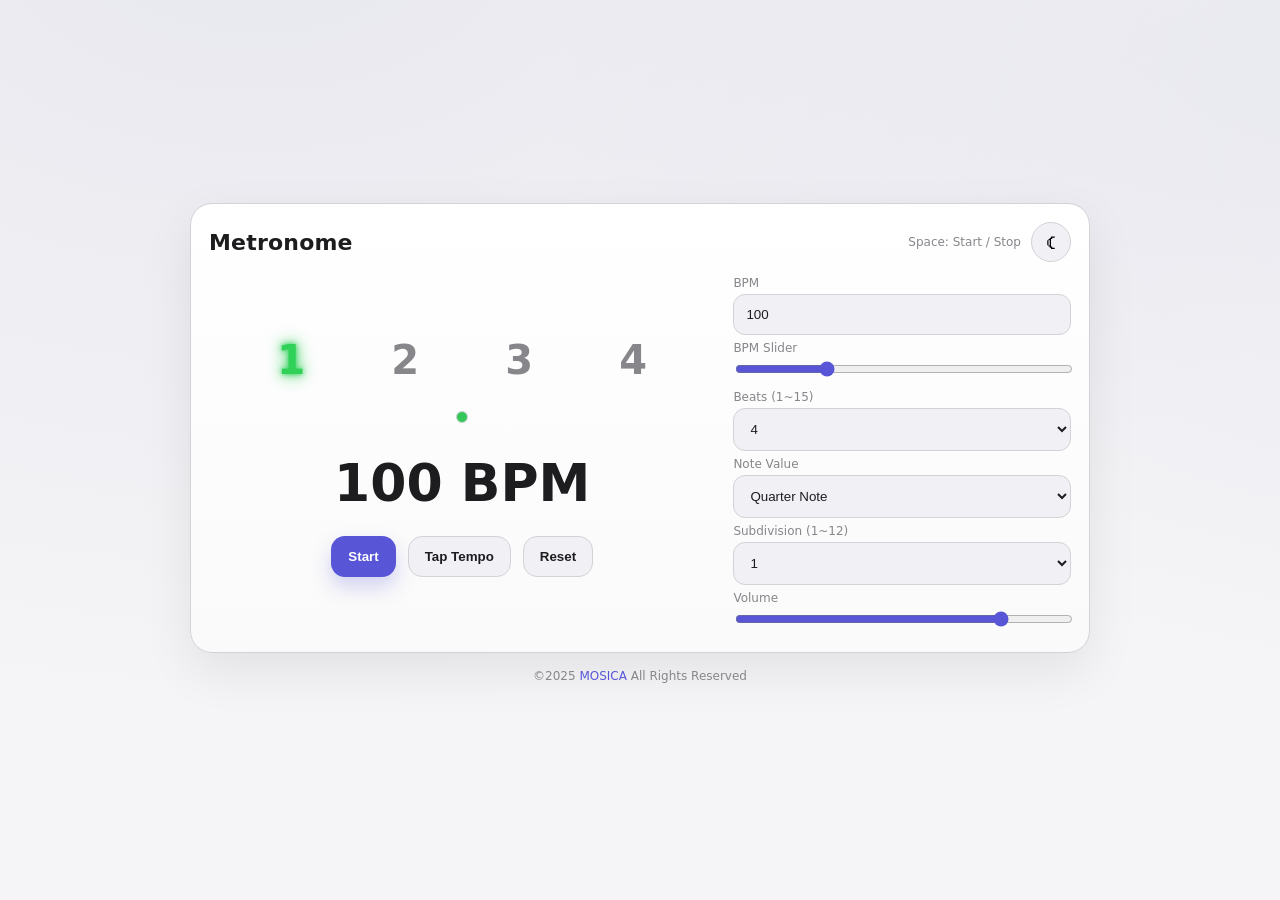
==== commit c6c0b420: "비로그인 시 12키 카드/캘린더 섹션 숨기기 sessionStorage의 chord_lab_auth로 인증 상태 확인, 비로그인 시 메트로놈만 표시하고 12키 랜덤 카드와 연습 캘" ====
--- a/metronome.html
+++ b/metronome.html
@@ -6,13 +6,17 @@
 <title>MOSICA Metronome</title>
 <meta id="themeColorMeta" content="#f5f5f7" name="theme-color"/>
 <script>
-  // 깜빡임 방지: 페이지 로드 전 테마 즉시 적용
+  // 깜빡임 방지: 페이지 로드 전 테마 + 인증 즉시 적용
   (function(){
     var t = localStorage.getItem('metronome-theme');
     if(t==='dark'){
       document.documentElement.setAttribute('data-theme','dark');
       var m=document.querySelector('#themeColorMeta');
       if(m) m.content='#0b1020';
+    }
+    // 인증 체크: 로그인 시 12키 카드 + 캘린더 표시
+    if(sessionStorage.getItem('chord_lab_auth')){
+      document.documentElement.classList.add('authed');
     }
   })();
 </script>
@@ -124,6 +128,10 @@
 .subdots{display:flex;gap:10px;justify-content:center;align-items:center;min-height:22px;flex-wrap:nowrap;overflow:hidden;padding-inline:8px}
 .subdot{width:12px;height:12px;border-radius:50%;border:1px solid var(--ring);background:var(--input-bg);opacity:.6;transition:opacity .12s ease,background .12s}
 .subdot.on{background:var(--good);opacity:1}
+
+/* ===== Auth-gated sections ===== */
+#keysCard, #practiceCalendar { display: none; }
+html.authed #keysCard, html.authed #practiceCalendar { display: block; }
 
 /* ===== 12-Key Cards ===== */
 #keysCard{padding-bottom:16px;position:relative;overflow:hidden}
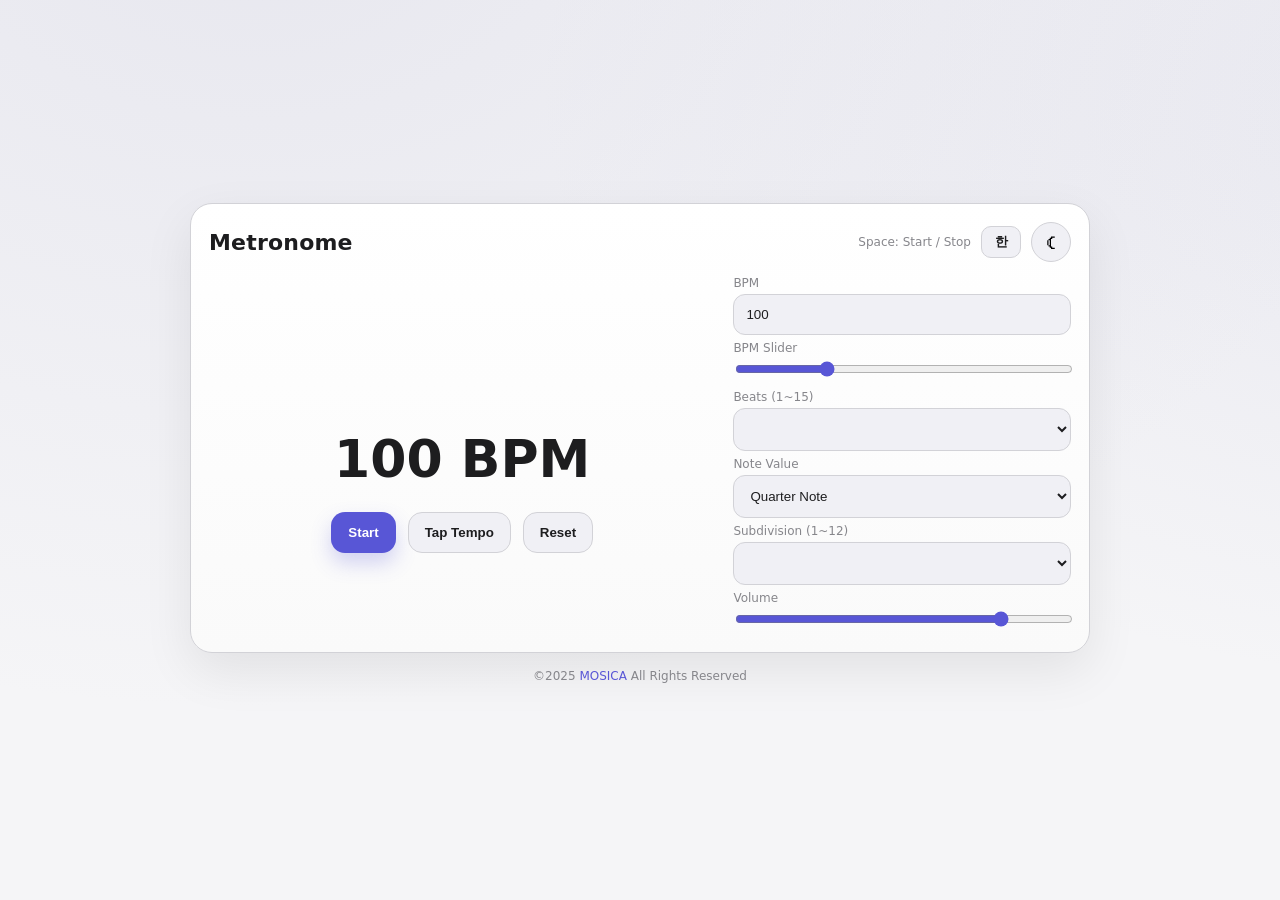
==== commit 0b92d7b3: "메트로놈 페이지 한/영 다국어 전환 기능 추가 - 브라우저 언어 기반 기본 언어 자동 감지 (ko/en) - localStorage에 언어 설정 저장 (재방문 시 유지) - EN/" ====
--- a/metronome.html
+++ b/metronome.html
@@ -185,9 +185,10 @@
 <!-- ===== Metronome Card ===== -->
 <div class="card">
   <header>
-    <h1>Metronome</h1>
+    <h1 data-i18n="title">메트로놈</h1>
     <div style="display:flex;align-items:center;gap:10px">
-      <div class="kbd">Space: Start / Stop</div>
+      <div class="kbd" data-i18n="kbd_hint">Space: Start / Stop</div>
+      <button class="btn" id="langBtn" style="padding:6px 12px;border-radius:10px;font-size:13px;font-weight:700;min-width:40px">EN</button>
       <button class="theme-toggle" id="themeBtn" title="Toggle Theme">
         <span class="theme-icon-light">&#9790;</span>
         <span class="theme-icon-dark">&#9728;</span>
@@ -201,9 +202,9 @@
       <div class="subdots" id="subdots"></div>
       <div class="bpm"><span id="bpmNow">100</span> BPM</div>
       <div class="row">
-        <button class="btn primary" id="startBtn">Start</button>
-        <button class="btn" id="tapBtn">Tap Tempo</button>
-        <button class="btn" id="resetBtn">Reset</button>
+        <button class="btn primary" id="startBtn" data-i18n="start">시작</button>
+        <button class="btn" id="tapBtn" data-i18n="tap_tempo">탭 템포</button>
+        <button class="btn" id="resetBtn" data-i18n="reset">초기화</button>
       </div>
     </div>
     <div class="controls">
@@ -212,28 +213,28 @@
         <input id="bpm" inputmode="numeric" max="300" min="30" step="1" type="number" value="100"/>
       </div>
       <div>
-        <label for="bpmRange">BPM Slider</label>
+        <label for="bpmRange" data-i18n="bpm_slider">BPM 슬라이더</label>
         <input id="bpmRange" max="300" min="30" type="range" value="100"/>
       </div>
       <div>
-        <label for="numBeats">Beats (1~15)</label>
+        <label for="numBeats" data-i18n="beats_label">박자 (1~15)</label>
         <select id="numBeats"></select>
       </div>
       <div>
-        <label for="unitNote">Note Value</label>
+        <label for="unitNote" data-i18n="note_value">음표 단위</label>
         <select id="unitNote">
-          <option value="2">Half Note</option>
-          <option selected value="4">Quarter Note</option>
-          <option value="8">Eighth Note</option>
-          <option value="16">Sixteenth Note</option>
+          <option value="2" data-i18n="half_note">2분음표</option>
+          <option selected value="4" data-i18n="quarter_note">4분음표</option>
+          <option value="8" data-i18n="eighth_note">8분음표</option>
+          <option value="16" data-i18n="sixteenth_note">16분음표</option>
         </select>
       </div>
       <div>
-        <label for="divs">Subdivision (1~12)</label>
+        <label for="divs" data-i18n="subdivision">세분화 (1~12)</label>
         <select id="divs"></select>
       </div>
       <div>
-        <label for="vol">Volume</label>
+        <label for="vol" data-i18n="volume">볼륨</label>
         <input id="vol" max="1" min="0" step="0.01" type="range" value="0.8"/>
       </div>
     </div>
@@ -242,20 +243,20 @@
 
 <!-- ===== 12-Key Random Cards ===== -->
 <div class="card" id="keysCard" style="margin-top:16px">
-  <h2>12-Key Random Cards</h2>
+  <h2 data-i18n="keys_title">12키 랜덤 카드</h2>
   <div class="row" id="keyCards" style="justify-content:flex-start"></div>
   <div class="row" id="keysActions" style="margin-top:12px">
-    <button class="btn primary" id="randomKeyBtn">Random Pick</button>
-    <button class="btn" id="resetCheckedBtn">Reset Checked</button>
+    <button class="btn primary" id="randomKeyBtn" data-i18n="random_pick">랜덤 뽑기</button>
+    <button class="btn" id="resetCheckedBtn" data-i18n="reset_checked">체크 초기화</button>
   </div>
-  <div style="font-size:12px;color:var(--muted);margin-top:6px">Checked keys will be excluded from random picks. (Black keys show sharp/flat notation)</div>
+  <div style="font-size:12px;color:var(--muted);margin-top:6px" data-i18n="keys_hint">체크된 키는 랜덤 뽑기에서 제외됩니다. (검은 건반은 샵/플랫 표기)</div>
   <div id="randomResult"></div>
 </div>
 
 <!-- ===== Practice Calendar ===== -->
 <div class="card" id="practiceCalendar" style="margin-top:16px">
   <div style="display:flex;align-items:center;justify-content:space-between;gap:8px;flex-wrap:wrap">
-    <h2 style="margin:0">Practice Calendar</h2>
+    <h2 style="margin:0" data-i18n="cal_title">연습 캘린더</h2>
     <div class="row" style="justify-content:flex-end">
       <button class="btn" id="prevMonthBtn">&#9664;</button>
       <div id="monthTitle" style="min-width:140px;text-align:center;font-weight:800"></div>
@@ -265,16 +266,16 @@
   </div>
   <div id="calGrid" style="display:grid;grid-template-columns:repeat(7,1fr);gap:8px;margin-top:12px"></div>
   <div id="calDetails" style="margin-top:12px">
-    <h3 id="selectedDateTitle" style="margin:6px 0 8px;font-size:16px">Today</h3>
+    <h3 id="selectedDateTitle" style="margin:6px 0 8px;font-size:16px" data-i18n="today_label">오늘</h3>
     <div id="entriesList" style="margin-bottom:8px;color:var(--muted)"></div>
     <div class="row" style="justify-content:flex-start;gap:10px">
       <div>
-        <label>Key (multiple)</label>
-        <button class="btn" id="syncKeysFromCardsBtn" style="margin-left:12px;margin-bottom:10px;padding:4px 12px;border-radius:8px;font-weight:bold">Sync 12-Key</button>
+        <label data-i18n="key_multiple">키 (복수 선택)</label>
+        <button class="btn" id="syncKeysFromCardsBtn" style="margin-left:12px;margin-bottom:10px;padding:4px 12px;border-radius:8px;font-weight:bold" data-i18n="sync_keys">12키 동기화</button>
         <div class="row" id="keysChecklist" style="justify-content:flex-start;gap:8px"></div>
       </div>
       <div>
-        <label for="calBpmFrom">Tempo (BPM range)</label>
+        <label for="calBpmFrom" data-i18n="tempo_range">템포 (BPM 범위)</label>
         <div style="display:flex;align-items:center;gap:8px;margin-top:6px">
           <input id="calBpmFrom" max="300" min="30" step="1" style="width:100px;padding:10px 14px;border-radius:12px" type="number"/>
           <span style="font-weight:800">&ndash;</span>
@@ -283,12 +284,12 @@
       </div>
     </div>
     <div style="margin-top:8px">
-      <label for="calNote">What did you practice?</label>
+      <label for="calNote" data-i18n="what_practice">무엇을 연습했나요?</label>
       <textarea id="calNote" rows="3" style="width:100%;padding:10px;border-radius:12px;border:1px solid var(--ring);background:var(--input-bg);color:var(--fg);resize:vertical"></textarea>
     </div>
     <div class="row" style="justify-content:flex-end;margin-top:10px">
-      <button class="btn primary" id="saveEntryBtn">Save to Date</button>
-      <button class="btn" id="clearDayBtn">Clear Date</button>
+      <button class="btn primary" id="saveEntryBtn" data-i18n="save_date">날짜에 저장</button>
+      <button class="btn" id="clearDayBtn" data-i18n="clear_date">날짜 초기화</button>
     </div>
   </div>
 </div>
@@ -315,6 +316,81 @@
     applyTheme(cur==='dark' ? 'light' : 'dark');
   });
 })();
+
+// ===== i18n =====
+const I18N = {
+  ko: {
+    title: '메트로놈', kbd_hint: '스페이스: 시작 / 정지',
+    start: '시작', stop: '정지', tap_tempo: '탭 템포', reset: '초기화',
+    bpm_slider: 'BPM 슬라이더', beats_label: '박자 (1~15)',
+    note_value: '음표 단위', half_note: '2분음표', quarter_note: '4분음표',
+    eighth_note: '8분음표', sixteenth_note: '16분음표',
+    subdivision: '세분화 (1~12)', volume: '볼륨',
+    keys_title: '12키 랜덤 카드', random_pick: '랜덤 뽑기',
+    reset_checked: '체크 초기화',
+    keys_hint: '체크된 키는 랜덤 뽑기에서 제외됩니다. (검은 건반은 샵/플랫 표기)',
+    all_done: '모든 키 완료!',
+    cal_title: '연습 캘린더',
+    key_multiple: '키 (복수 선택)', sync_keys: '12키 동기화',
+    tempo_range: '템포 (BPM 범위)', what_practice: '무엇을 연습했나요?',
+    save_date: '날짜에 저장', clear_date: '날짜 초기화',
+    no_entries: '아직 기록이 없습니다.', today_label: '오늘',
+    delete_btn: '삭제',
+    entry_key: '키:', entry_tempo: '템포:', entry_notes: '메모:',
+    days: ['일','월','화','수','목','금','토']
+  },
+  en: {
+    title: 'Metronome', kbd_hint: 'Space: Start / Stop',
+    start: 'Start', stop: 'Stop', tap_tempo: 'Tap Tempo', reset: 'Reset',
+    bpm_slider: 'BPM Slider', beats_label: 'Beats (1~15)',
+    note_value: 'Note Value', half_note: 'Half Note', quarter_note: 'Quarter Note',
+    eighth_note: 'Eighth Note', sixteenth_note: 'Sixteenth Note',
+    subdivision: 'Subdivision (1~12)', volume: 'Volume',
+    keys_title: '12-Key Random Cards', random_pick: 'Random Pick',
+    reset_checked: 'Reset Checked',
+    keys_hint: 'Checked keys will be excluded from random picks. (Black keys show sharp/flat notation)',
+    all_done: 'All keys completed!',
+    cal_title: 'Practice Calendar',
+    key_multiple: 'Key (multiple)', sync_keys: 'Sync 12-Key',
+    tempo_range: 'Tempo (BPM range)', what_practice: 'What did you practice?',
+    save_date: 'Save to Date', clear_date: 'Clear Date',
+    no_entries: 'No entries yet.', today_label: 'Today',
+    delete_btn: 'Delete',
+    entry_key: 'Key:', entry_tempo: 'Tempo:', entry_notes: 'Notes:',
+    days: ['Sun','Mon','Tue','Wed','Thu','Fri','Sat']
+  }
+};
+
+let currentLang = (function(){
+  const saved = localStorage.getItem('metronome-lang');
+  if(saved === 'ko' || saved === 'en') return saved;
+  const nav = (navigator.language || navigator.userLanguage || '').toLowerCase();
+  return nav.startsWith('ko') ? 'ko' : 'en';
+})();
+
+function t(key){ return (I18N[currentLang] || I18N.ko)[key] || key; }
+
+function applyI18n(){
+  document.querySelectorAll('[data-i18n]').forEach(el => {
+    const key = el.getAttribute('data-i18n');
+    el.textContent = t(key);
+  });
+  document.getElementById('langBtn').textContent = currentLang === 'ko' ? 'EN' : '한';
+  document.documentElement.lang = currentLang;
+  // update dynamic start/stop button
+  const sb = document.getElementById('startBtn');
+  if(sb && typeof isPlaying !== 'undefined') sb.textContent = isPlaying ? t('stop') : t('start');
+  // re-render calendar if available
+  if(typeof _renderMonth === 'function') _renderMonth();
+  if(typeof _renderEntries === 'function') _renderEntries();
+}
+
+document.getElementById('langBtn').addEventListener('click', () => {
+  currentLang = currentLang === 'ko' ? 'en' : 'ko';
+  localStorage.setItem('metronome-lang', currentLang);
+  applyI18n();
+});
+applyI18n();
 
 // ===== Metronome Core =====
 let audioCtx=null, masterGain, isPlaying=false, nextTickTime=0, tickInMeasure=0, scheduleTimer, resyncTimer;
@@ -420,12 +496,12 @@
   nextTickTime=audioCtx.currentTime+0.05;
   tickInMeasure=0;
   scheduleTimer=setInterval(schedule,20);
-  $('startBtn').textContent='Stop';
+  $('startBtn').textContent=t('stop');
 }
 function stop(){
   isPlaying=false;
   clearInterval(scheduleTimer);
-  $('startBtn').textContent='Start';
+  $('startBtn').textContent=t('start');
 }
 
 function gentleResync(delayMs=60){
@@ -559,7 +635,7 @@
 
   async function pickRandom(){
     const uncheckedIdx=keyState.map((v,i)=>v?null:i).filter(v=>v!==null);
-    if(uncheckedIdx.length===0){resultEl.textContent='All keys completed!';randomBtn.disabled=true;return}
+    if(uncheckedIdx.length===0){resultEl.textContent=t('all_done');randomBtn.disabled=true;return}
     randomBtn.disabled=true;
     const seq=[...uncheckedIdx];
     let prevEl=null;
@@ -583,7 +659,7 @@
     resultEl.textContent='🎯 '+keys[finalIdx];
     window.lastPickedLabel=keys[finalIdx];
     randomBtn.disabled=keyState.every(Boolean);
-    if(randomBtn.disabled) resultEl.textContent='All keys completed!';
+    if(randomBtn.disabled) resultEl.textContent=t('all_done');
   }
 
   wrap.addEventListener('click',(e)=>{
@@ -663,7 +739,7 @@
     const month=current.getMonth();
     monthTitle.textContent=`${year}. ${month+1}`;
     calGrid.innerHTML='';
-    ['Sun','Mon','Tue','Wed','Thu','Fri','Sat'].forEach(d=>{
+    t('days').forEach(d=>{
       const h=document.createElement('div');
       h.className='cal-head';
       h.textContent=d;
@@ -723,22 +799,22 @@
 
   function renderEntries(){
     const arr=db[selectedISO]||[];
-    if(!arr.length){entriesList.innerHTML='<div>No entries yet.</div>';return}
+    if(!arr.length){entriesList.innerHTML='<div>'+t('no_entries')+'</div>';return}
     entriesList.innerHTML='';
     arr.forEach((en,idx)=>{
       const item=document.createElement('div');
       item.className='entry-item';
       const bpmTxt=(en.bpmFrom||en.bpmTo)?((en.bpmFrom&&en.bpmTo&&en.bpmFrom!==en.bpmTo)?`${en.bpmFrom}–${en.bpmTo} BPM`:`${en.bpmFrom||en.bpmTo} BPM`):'-';
       item.innerHTML=`
-        <div><strong>Key:</strong> ${(en.keys||[]).join(', ')||'-'}</div>
-        <div><strong>Tempo:</strong> ${bpmTxt}</div>
-        <div><strong>Notes:</strong></div>
+        <div><strong>${t('entry_key')}</strong> ${(en.keys||[]).join(', ')||'-'}</div>
+        <div><strong>${t('entry_tempo')}</strong> ${bpmTxt}</div>
+        <div><strong>${t('entry_notes')}</strong></div>
         <div>${en.note?escapeHtml(en.note).replace(/\n/g,'<br>'):'-'}</div>
         <div style="color:var(--muted);font-size:10px;margin-top:4px">${en.time||''}</div>
       `;
       const del=document.createElement('button');
       del.className='btn';
-      del.textContent='Delete';
+      del.textContent=t('delete_btn');
       del.style.marginTop='6px';
       del.style.fontSize='12px';
       del.style.padding='6px 12px';
@@ -828,6 +904,10 @@
     });
   }
 
+  // expose for i18n re-render
+  window._renderMonth = renderMonth;
+  window._renderEntries = renderEntries;
+
   buildChecklist();
   renderMonth();
   selectDate(todayISO());
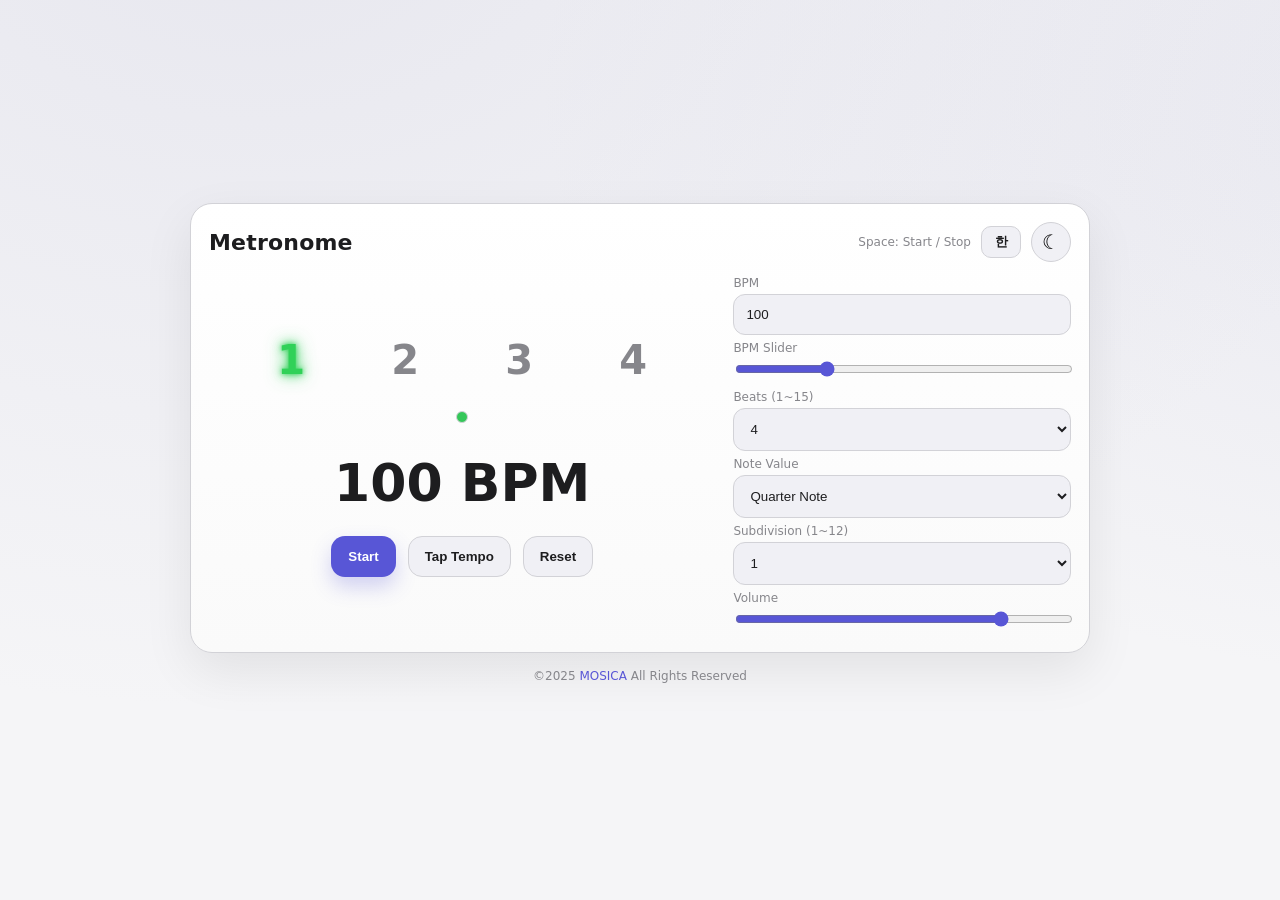
==== commit d96860ad: "fix: let TDZ 문제로 인한 메트로놈 JS 실행 중단 수정 isPlaying이 let으로 선언되어 applyI18n() 최초 호출 시 Temporal Dead Zone Re" ====
--- a/metronome.html
+++ b/metronome.html
@@ -377,12 +377,13 @@
   });
   document.getElementById('langBtn').textContent = currentLang === 'ko' ? 'EN' : '한';
   document.documentElement.lang = currentLang;
-  // update dynamic start/stop button
-  const sb = document.getElementById('startBtn');
-  if(sb && typeof isPlaying !== 'undefined') sb.textContent = isPlaying ? t('stop') : t('start');
-  // re-render calendar if available
-  if(typeof _renderMonth === 'function') _renderMonth();
-  if(typeof _renderEntries === 'function') _renderEntries();
+  // update dynamic parts (may not exist on first call due to let TDZ)
+  try {
+    const sb = document.getElementById('startBtn');
+    if(sb) sb.textContent = isPlaying ? t('stop') : t('start');
+    if(typeof _renderMonth === 'function') _renderMonth();
+    if(typeof _renderEntries === 'function') _renderEntries();
+  } catch(e) {}
 }
 
 document.getElementById('langBtn').addEventListener('click', () => {
